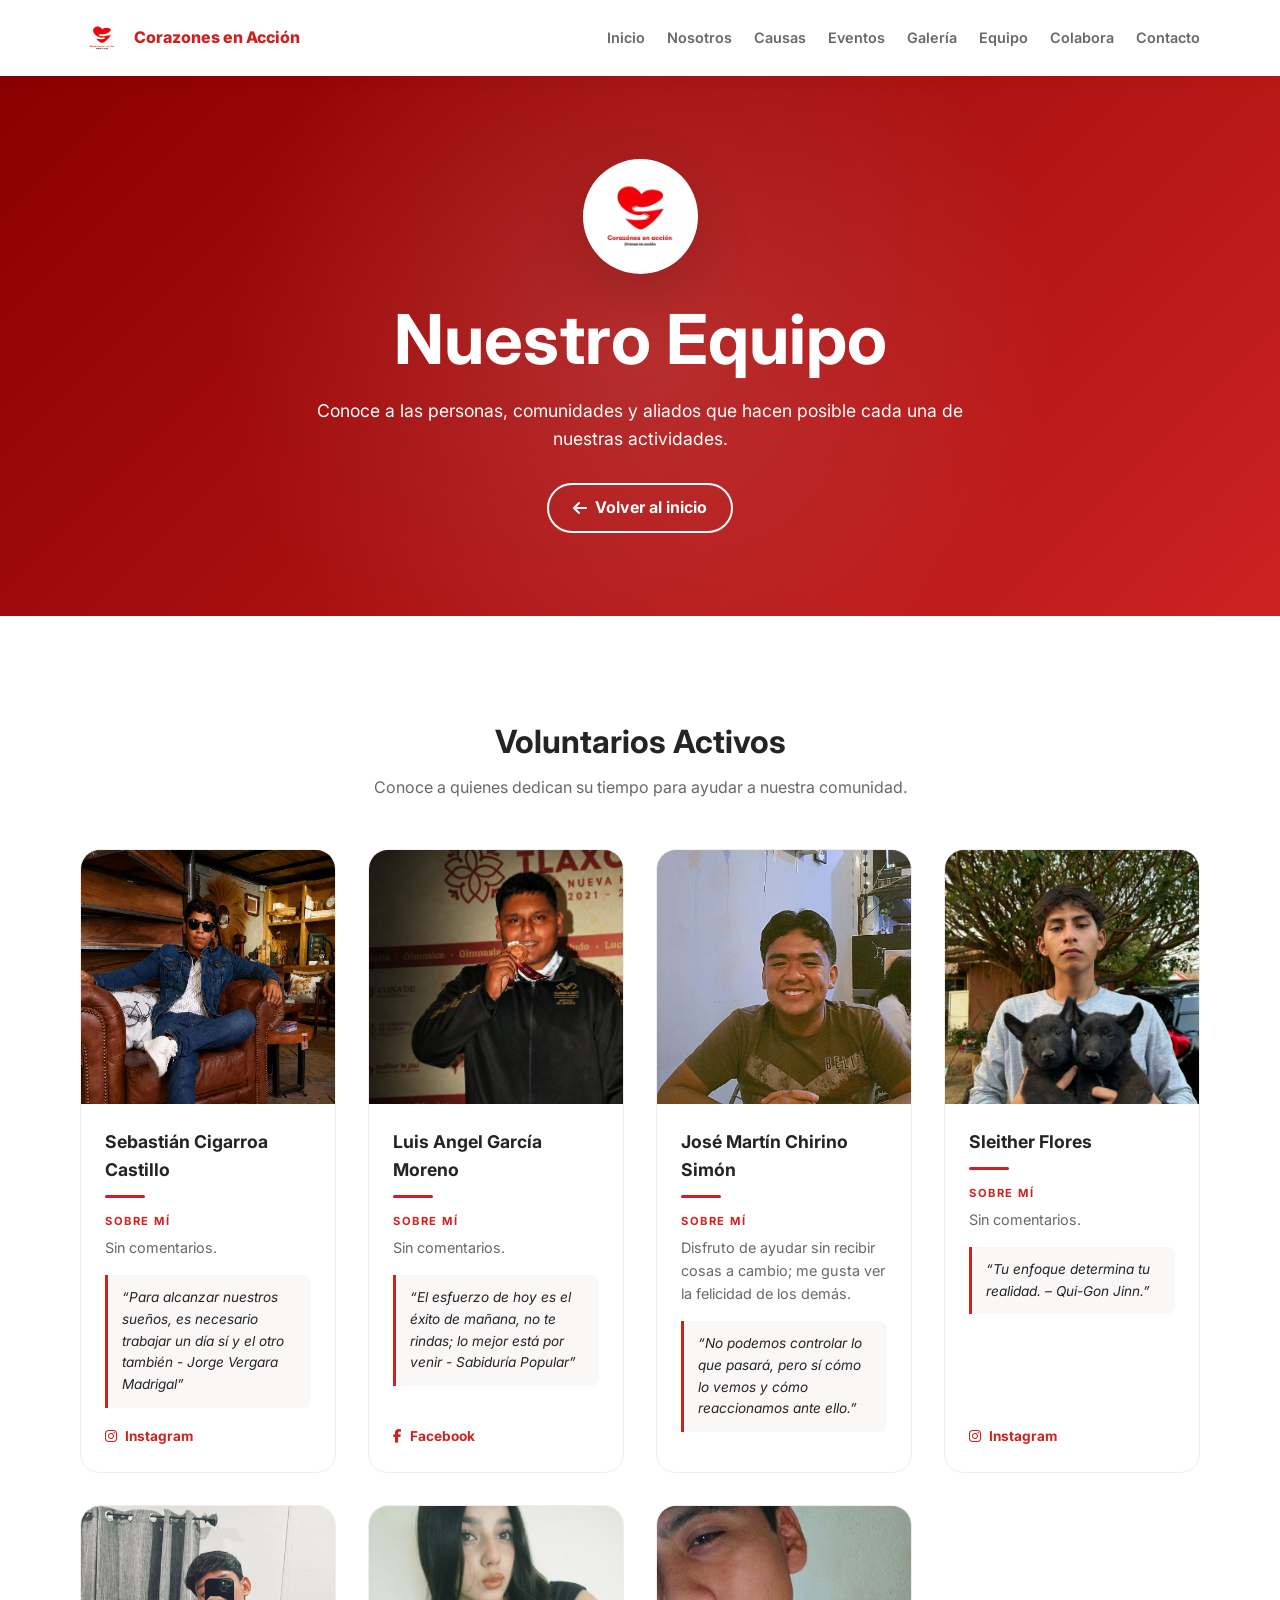
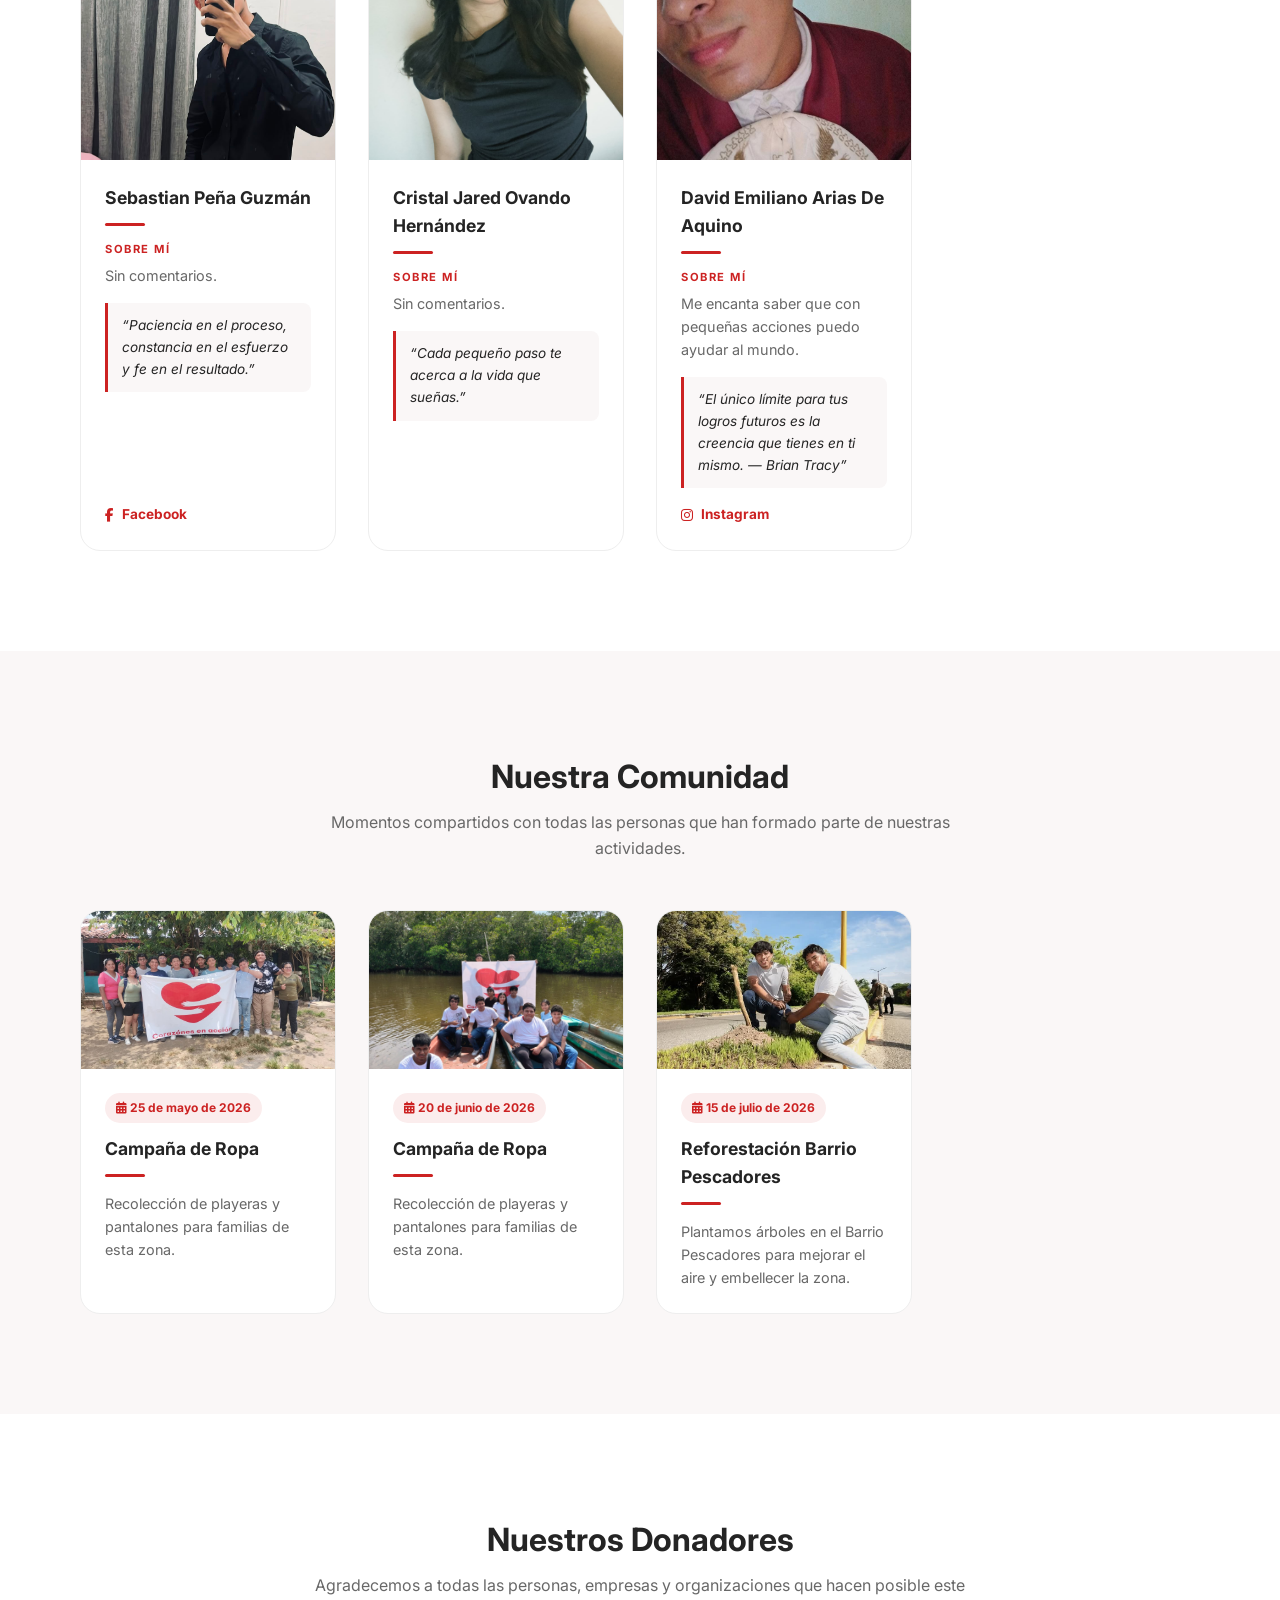
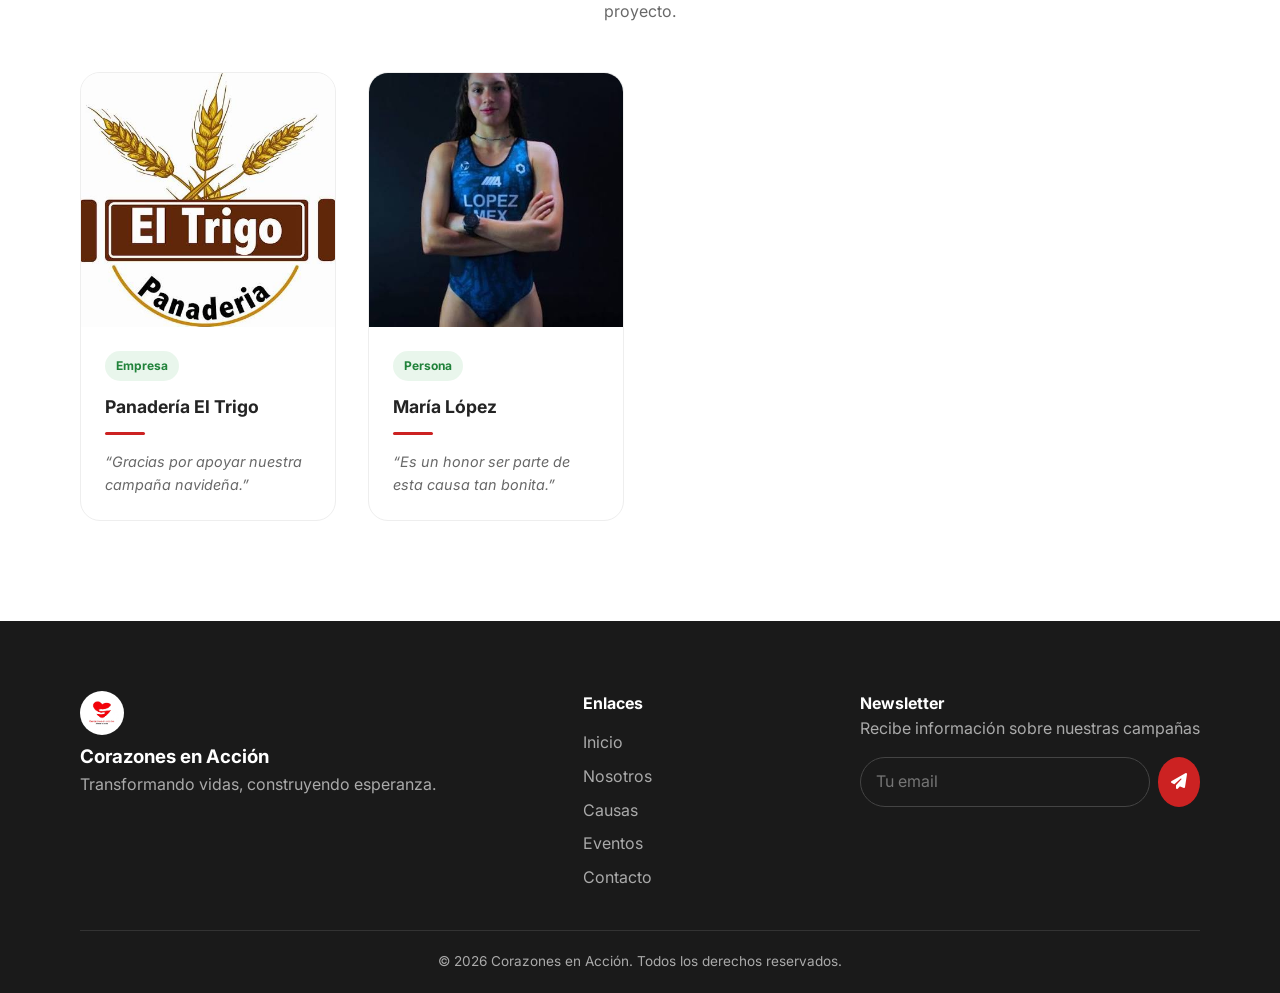
==== equipo.html @ 06a467ca "Add files via upload" ====
<!DOCTYPE html>
<html lang="es">
<head>
    <meta charset="UTF-8">
    <meta name="viewport" content="width=device-width, initial-scale=1.0">
    <title>Nuestro Equipo - Corazones en Acción</title>
    <link rel="icon" href="assets/images/logo.jpeg" type="image/jpeg">
    <meta name="description" content="Conoce a los voluntarios, comunidad y aliados de Corazones en Acción.">
    <link rel="stylesheet" href="css/styles.css">
    <link rel="stylesheet" href="css/variables.css">
    <link rel="stylesheet" href="css/animations.css">
    <link rel="stylesheet" href="css/components.css">
    <link rel="stylesheet" href="css/responsive.css">
    <link rel="stylesheet" href="css/equipo.css">
    <link rel="preconnect" href="https://fonts.googleapis.com">
    <link href="https://fonts.googleapis.com/css2?family=Inter:wght@400;500;600;700;800&display=swap" rel="stylesheet">
    <link rel="stylesheet" href="https://cdnjs.cloudflare.com/ajax/libs/font-awesome/6.5.0/css/all.min.css">
</head>
<body>
    <!-- HEADER -->
    <header class="header">
        <div class="container header__inner">
            <a href="index.html" class="header__logo">
                <img src="assets/images/logo.jpeg" alt="Corazones en Acción" class="header__logo-img" onerror="this.style.display='none'">
                <span class="header__logo-text">Corazones en Acción</span>
            </a>
            <nav class="nav" id="nav">
                <ul class="nav__list">
                    <li><a href="index.html" class="nav__link">Inicio</a></li>
                    <li><a href="index.html#nosotros" class="nav__link">Nosotros</a></li>
                    <li><a href="index.html#causas" class="nav__link">Causas</a></li>
                    <li><a href="index.html#eventos" class="nav__link">Eventos</a></li>
                    <li><a href="index.html#galeria" class="nav__link">Galería</a></li>
                    <li><a href="equipo.html" class="nav__link">Equipo</a></li>
                    <li><a href="index.html#colabora" class="nav__link">Colabora</a></li>
                    <li><a href="index.html#contacto" class="nav__link">Contacto</a></li>
                </ul>
            </nav>
            <button class="header__menu-btn" id="menuBtn" aria-label="Menú">
                <i class="fas fa-bars"></i>
            </button>
        </div>
    </header>

    <!-- HERO -->
    <section class="hero hero--short">
        <div class="hero__overlay"></div>
        <div class="container hero__content">
            <img src="assets/images/logo.jpeg" alt="Corazones en Acción" class="hero__logo" onerror="this.style.display='none'">
            <h1 class="hero__title">Nuestro Equipo</h1>
            <p class="hero__subtitle">Conoce a las personas, comunidades y aliados que hacen posible cada una de nuestras actividades.</p>
            <a href="index.html" class="btn btn--secondary">
                <i class="fas fa-arrow-left" style="margin-right:8px;"></i>Volver al inicio
            </a>
        </div>
    </section>

    <!-- VOLUNTARIOS -->
    <section class="section" id="secVoluntarios">
        <div class="container">
            <h2 class="section__title">Voluntarios Activos</h2>
            <p class="section__subtitle">Conoce a quienes dedican su tiempo para ayudar a nuestra comunidad.</p>
            <div class="eq-grid" id="gridVoluntarios"></div>
        </div>
    </section>

    <!-- COMUNIDAD -->
    <section class="section section--alt" id="secComunidad">
        <div class="container">
            <h2 class="section__title">Nuestra Comunidad</h2>
            <p class="section__subtitle">Momentos compartidos con todas las personas que han formado parte de nuestras actividades.</p>
            <div class="eq-grid" id="gridComunidad"></div>
        </div>
    </section>

    <!-- DONADORES -->
    <section class="section" id="secDonadores">
        <div class="container">
            <h2 class="section__title">Nuestros Donadores</h2>
            <p class="section__subtitle">Agradecemos a todas las personas, empresas y organizaciones que hacen posible este proyecto.</p>
            <div class="eq-grid" id="gridDonadores"></div>
        </div>
    </section>

    <!-- FOOTER -->
    <footer class="footer">
        <div class="container">
            <div class="footer__content">
                <div class="footer__brand">
                    <img src="assets/images/logo.jpeg" alt="" onerror="this.style.display='none'">
                    <h3>Corazones en Acción</h3>
                    <p>Transformando vidas, construyendo esperanza.</p>
                </div>
                <div class="footer__links">
                    <h4>Enlaces</h4>
                    <ul>
                        <li><a href="index.html#inicio">Inicio</a></li>
                        <li><a href="index.html#nosotros">Nosotros</a></li>
                        <li><a href="index.html#causas">Causas</a></li>
                        <li><a href="index.html#eventos">Eventos</a></li>
                        <li><a href="index.html#contacto">Contacto</a></li>
                    </ul>
                </div>
                <div class="footer__newsletter">
                    <h4>Newsletter</h4>
                    <p>Recibe información sobre nuestras campañas</p>
                    <form class="footer__form">
                        <input type="email" placeholder="Tu email">
                        <button type="submit"><i class="fas fa-paper-plane"></i></button>
                    </form>
                </div>
            </div>
            <div class="footer__bottom">
                <p>&copy; 2026 Corazones en Acción. Todos los derechos reservados.</p>
            </div>
        </div>
    </footer>

    <script type="module" src="js/main.js"></script>
    <script type="module" src="js/equipo.js"></script>
</body>
</html>
---- css/styles.css ----
/* Base global: el resto del estilo vive en archivos especializados. */
@import url('./variables.css');
@import url('./animations.css');
@import url('./components.css');
@import url('./responsive.css');

* { box-sizing: border-box; margin: 0; padding: 0; }
html { scroll-behavior: smooth; scroll-padding-top: var(--header-height); }
body { background: var(--color-bg); color: var(--color-text); font-family: var(--font-family); line-height: 1.6; }
img { max-width: 100%; }
a { color: inherit; text-decoration: none; }
ul { list-style: none; }
button, input { font: inherit; }
:focus-visible { outline: 3px solid var(--color-primary-light); outline-offset: 3px; }
.container { width: min(1120px, calc(100% - 40px)); margin-inline: auto; }
.no-scroll { overflow: hidden; }
[hidden] { display: none !important; }
---- css/variables.css ----
:root {
  --color-primary: #cc2222; --color-primary-dark: #8b0000; --color-primary-light: #ef5350;
  --color-text: #242424; --color-text-light: #686868; --color-white: #fff; --color-bg: #fff; --color-bg-alt: #faf7f7;
  --font-family: 'Inter', sans-serif; --header-height: 76px;
  --radius-sm: 12px; --radius-md: 20px; --radius-pill: 999px;
  --shadow-sm: 0 8px 24px rgba(0,0,0,.08); --shadow-md: 0 16px 40px rgba(0,0,0,.12); --shadow-lg: 0 20px 60px rgba(0,0,0,.14);
  --transition: .28s ease;
}
---- css/animations.css ----
@keyframes whatsappPulse { 0%,100% { box-shadow: 0 8px 25px rgba(37,211,102,.35); } 50% { box-shadow: 0 8px 32px rgba(37,211,102,.65); } }
@keyframes fadeUp { from { opacity: 0; transform: translateY(26px); } to { opacity: 1; transform: none; } }
.reveal { opacity: 0; transform: translateY(26px); transition: opacity .6s ease, transform .6s ease; }
.reveal.is-visible { opacity: 1; transform: none; }
.fade-in { animation: fadeUp .6s ease both; }
---- css/components.css ----
/* Navegación */
.header { height: var(--header-height); position: sticky; top: 0; z-index: 20; background: rgba(255,255,255,.96); box-shadow: 0 2px 15px rgba(0,0,0,.06); }
.header__inner { height: 100%; display:flex; align-items:center; justify-content:space-between; gap: 20px; }
.header__logo { display:flex; align-items:center; gap:10px; font-weight:800; color:var(--color-primary); }
.header__logo-img { width:44px; height:44px; border-radius:50%; object-fit:cover; }.nav__list { display:flex; align-items:center; gap:22px; }.nav__link { color:var(--color-text-light); font-size:.9rem; font-weight:600; }.nav__link:hover { color:var(--color-primary); }.header__menu-btn { display:none; border:0; background:transparent; color:var(--color-primary); font-size:1.35rem; cursor:pointer; }
/* Estructura y hero */
.section { padding:100px 0; }.section--alt { background:var(--color-bg-alt); }.section--donate { background:linear-gradient(135deg, var(--color-primary), var(--color-primary-dark)); }.section__title { color:var(--color-text); font-size:2rem; text-align:center; }.section__subtitle { color:var(--color-text-light); text-align:center; margin:8px auto 48px; max-width:650px; }.section__title--light,.section__subtitle--light { color:#fff; }
.hero { min-height:calc(100vh - var(--header-height)); position:relative; display:grid; place-items:center; overflow:hidden; background:linear-gradient(135deg,#8b0000,#cc2222); color:#fff; text-align:center; }.hero__overlay { position:absolute; inset:0; background:radial-gradient(circle,rgba(255,255,255,.12),transparent 60%); }.hero__content { position:relative; padding:60px 0; }.hero__logo { width:115px; height:115px; border-radius:50%; object-fit:cover; margin-bottom:20px; box-shadow:var(--shadow-lg); }.hero__title { font-size:clamp(2.5rem,6vw,4.3rem); line-height:1.1; }.hero__subtitle { max-width:720px; margin:20px auto 30px; font-size:1.1rem; }.hero__buttons { display:flex; justify-content:center; gap:14px; }
.btn { border:2px solid transparent; border-radius:var(--radius-pill); display:inline-flex; align-items:center; justify-content:center; min-height:46px; padding:10px 24px; font-weight:700; transition:var(--transition); cursor:pointer; }.btn--primary { background:var(--color-primary); color:#fff; }.btn--primary:hover { background:var(--color-primary-dark); transform:translateY(-2px); }.btn--secondary { border-color:#fff; color:#fff; }.btn--secondary:hover { background:#fff; color:var(--color-primary); }
/* Nosotros, causas y eventos */
.about { display:grid; grid-template-columns:1fr 1fr; align-items:center; gap:80px; }.about h3 { margin:22px 0 8px; font-size:1.3rem; }.about p { color:var(--color-text-light); }.about__stats { display:grid; grid-template-columns:repeat(3,1fr); gap:14px; margin-top:30px; }.stat { border:1px solid #eee; border-radius:var(--radius-sm); padding:18px 8px; text-align:center; }.stat__number { display:block; color:var(--color-primary); font-weight:800; font-size:2rem; }.stat__label { color:var(--color-text-light); font-size:.8rem; }.about__image img { border-radius:var(--radius-md); box-shadow:var(--shadow-lg); }
.cards,.donate-options { display:grid; grid-template-columns:repeat(auto-fit,minmax(230px,1fr)); gap:20px; }.card,.donate-card { border-radius:var(--radius-md); padding:38px 28px; text-align:center; transition:var(--transition); }.card { background:#fff; border:1px solid #eee; }.card:hover,.event-card:hover { border-color:var(--color-primary); transform:translateY(-6px); box-shadow:var(--shadow-md); }.card__icon,.donate-card__icon { color:var(--color-primary); font-size:2.5rem; margin-bottom:20px; }.card__title { margin-bottom:10px; }.card__text,.event-card__desc { color:var(--color-text-light); }.donate-card { background:rgba(255,255,255,.1); border:1px solid rgba(255,255,255,.22); color:#fff; }.donate-card__icon { color:#fff; }
.events { display:grid; grid-template-columns:repeat(auto-fit,minmax(300px,1fr)); gap:24px; }.event-card { border:1px solid #eee; border-radius:var(--radius-md); overflow:hidden; background:#fff; transition:var(--transition); }.event-card__date { padding:18px; background:var(--color-primary); color:#fff; text-align:center; }.event-card__day { display:block; font-size:2rem; font-weight:800; line-height:1; }.event-card__month { font-size:.8rem; letter-spacing:1px; }.event-card__body { padding:24px; }.event-card__title { margin-bottom:8px; }.event-card__desc { margin-bottom:18px; }.event-card__meta { display:flex; flex-wrap:wrap; gap:12px; color:var(--color-text-light); font-size:.85rem; }.event-card__meta i { color:var(--color-primary); margin-right:5px; }
/* Galería, contacto y pie */
.gallery { display:grid; grid-template-columns:repeat(auto-fill,minmax(250px,1fr)); gap:20px; }.gallery__item { border-radius:var(--radius-sm); overflow:hidden; position:relative; aspect-ratio:4/3; box-shadow:var(--shadow-sm); }.gallery__item img { width:100%; height:100%; object-fit:cover; transition:transform .45s ease; }.gallery__item:hover img { transform:scale(1.06); }.gallery__item-overlay { position:absolute; inset:0; display:flex; align-items:end; padding:20px; color:#fff; background:linear-gradient(transparent,rgba(0,0,0,.7)); opacity:0; transition:var(--transition); }.gallery__item:hover .gallery__item-overlay { opacity:1; }
.contact { display:grid; grid-template-columns:1fr 1fr; gap:60px; align-items:center; }.contact__info { display:grid; gap:22px; }.contact__item { display:flex; gap:16px; }.contact__item>i { color:var(--color-primary); font-size:1.3rem; width:25px; margin-top:3px; }.contact__item p { color:var(--color-text-light); }.contact__social-icons { display:flex; gap:10px; margin-top:8px; }.contact__social-link { display:grid; place-items:center; height:40px; width:40px; border:1px solid #eee; border-radius:50%; color:var(--color-primary); }.contact__social-link:hover { background:var(--color-primary); color:#fff; }.contact__illustration { padding:40px 28px; border:1px solid #eee; background:var(--color-bg-alt); border-radius:var(--radius-md); text-align:center; }.contact__illustration>i { font-size:3.4rem; color:var(--color-primary); margin-bottom:18px; }.contact__illustration p { color:var(--color-text-light); margin:15px 0 24px; }.contact__buttons { display:flex; flex-wrap:wrap; justify-content:center; gap:12px; }.btn--dark { color:var(--color-text); border-color:var(--color-text); }
.contact__map { margin-top:40px; }.map-card { overflow:hidden; border-radius:var(--radius-md); box-shadow:var(--shadow-md); background:#fff; }.map-card__frame { display:block; width:100%; min-height:360px; border:0; }.map-card__link { display:block; padding:13px 18px; color:var(--color-primary); font-weight:700; text-align:right; }.event-map { margin-top:20px; box-shadow:var(--shadow-sm); }.event-map .map-card__frame { min-height:200px; }.event-map .map-card__link { font-size:.85rem; }
.footer { background:#1a1a1a; color:#aaa; padding:70px 0 0; }.footer__content { display:grid; grid-template-columns:2fr 1fr 1.5fr; gap:50px; padding-bottom:40px; }.footer h3,.footer h4 { color:#fff; }.footer__brand img { height:44px; border-radius:50%; }.footer__links ul { display:grid; gap:8px; margin-top:14px; }.footer__form { display:flex; gap:8px; margin-top:15px; }.footer__form input { min-width:0; flex:1; padding:11px 15px; border:1px solid #444; border-radius:var(--radius-pill); background:transparent; color:#fff; }.footer__form button { width:42px; border:0; border-radius:50%; background:var(--color-primary); color:#fff; }.footer__bottom { border-top:1px solid #333; text-align:center; padding:20px; font-size:.85rem; }
/* Utilidades y accesibilidad */
.empty-state { grid-column:1/-1; color:var(--color-text-light); text-align:center; }.modal-overlay { display:none; }.whatsapp-float { position:fixed; right:24px; bottom:24px; z-index:30; display:flex; gap:9px; align-items:center; padding:13px 17px; background:#25d366; color:#fff; border-radius:var(--radius-pill); font-weight:700; box-shadow:0 8px 25px rgba(37,211,102,.4); animation:whatsappPulse 2.4s infinite; transition:opacity var(--transition),transform var(--transition); }.whatsapp-float i { font-size:1.5rem; }.whatsapp-float--hidden { opacity:0; transform:translateY(16px); pointer-events:none; }
---- css/responsive.css ----
@media (max-width: 768px) { .header__menu-btn { display:block; }.nav { position:absolute; top:var(--header-height); left:0; right:0; padding:16px 20px; background:#fff; box-shadow:var(--shadow-sm); transform:translateY(-120%); opacity:0; pointer-events:none; transition:var(--transition); }.nav--open { transform:translateY(0); opacity:1; pointer-events:auto; }.nav__list { flex-direction:column; align-items:stretch; gap:2px; }.nav__link { display:block; padding:10px; }.about,.contact { grid-template-columns:1fr; gap:42px; }.section { padding:70px 0; }.footer__content { grid-template-columns:1fr; gap:30px; }.map-card__frame { min-height:300px; } }
@media (max-width: 520px) { .container { width:min(100% - 28px,1120px); }.section__title { font-size:1.7rem; }.hero__buttons { flex-direction:column; align-items:center; }.hero__buttons .btn { min-width:250px; }.about__stats { grid-template-columns:1fr; }.whatsapp-float span { display:none; }.whatsapp-float { right:16px; bottom:16px; width:54px; height:54px; padding:0; justify-content:center; }.contact__buttons { flex-direction:column; }.map-card__frame { min-height:240px; } }
@media (max-width: 1024px) { .eq-grid { grid-template-columns:repeat(2,1fr); } }
@media (max-width: 520px) { .eq-grid { grid-template-columns:1fr; gap:20px; } }
---- css/equipo.css ----
/* Componentes exclusivos de las páginas de equipo. */
.hero--short { min-height:60vh; }
.eq-grid { display:grid; grid-template-columns:repeat(4,1fr); gap:32px; }
.eq-card { background:#fff; border:1px solid #eee; border-radius:var(--radius-md); overflow:hidden; display:flex; flex-direction:column; transition:var(--transition); }
.eq-card:hover { border-color:var(--color-primary); box-shadow:0 20px 50px rgba(204,34,34,.1); transform:translateY(-8px); }
.eq-card__photo { width:100%; aspect-ratio:1; display:block; object-fit:cover; }.eq-card--comunidad .eq-card__photo { aspect-ratio:16/10; }
.eq-card__body { padding:24px; display:flex; flex:1; flex-direction:column; }.eq-card__name { margin-bottom:11px; font-size:1.1rem; }.eq-card__divider { width:40px; height:3px; margin-bottom:15px; background:var(--color-primary); border-radius:2px; }.eq-card__label { margin-bottom:5px; color:var(--color-primary); font-size:.7rem; font-weight:700; letter-spacing:1.5px; text-transform:uppercase; }.eq-card__text { color:var(--color-text-light); font-size:.9rem; }.eq-card__text--italic { font-style:italic; }.eq-card__quote { margin:16px 0; padding:12px 14px; background:var(--color-bg-alt); border-left:3px solid var(--color-primary); border-radius:0 8px 8px 0; }.eq-card__quote p { font-size:.85rem; font-style:italic; }.eq-card__social { display:inline-flex; gap:8px; align-items:center; width:max-content; margin-top:auto; color:var(--color-primary); font-size:.85rem; font-weight:700; }.eq-card__badge { width:max-content; margin-bottom:12px; padding:5px 11px; border-radius:var(--radius-pill); background:rgba(204,34,34,.08); color:var(--color-primary); font-size:.75rem; font-weight:700; }.eq-card__badge--tipo { background:rgba(40,167,69,.1); color:#20823a; }.vol-viewall-wrapper { margin-top:36px; text-align:center; }
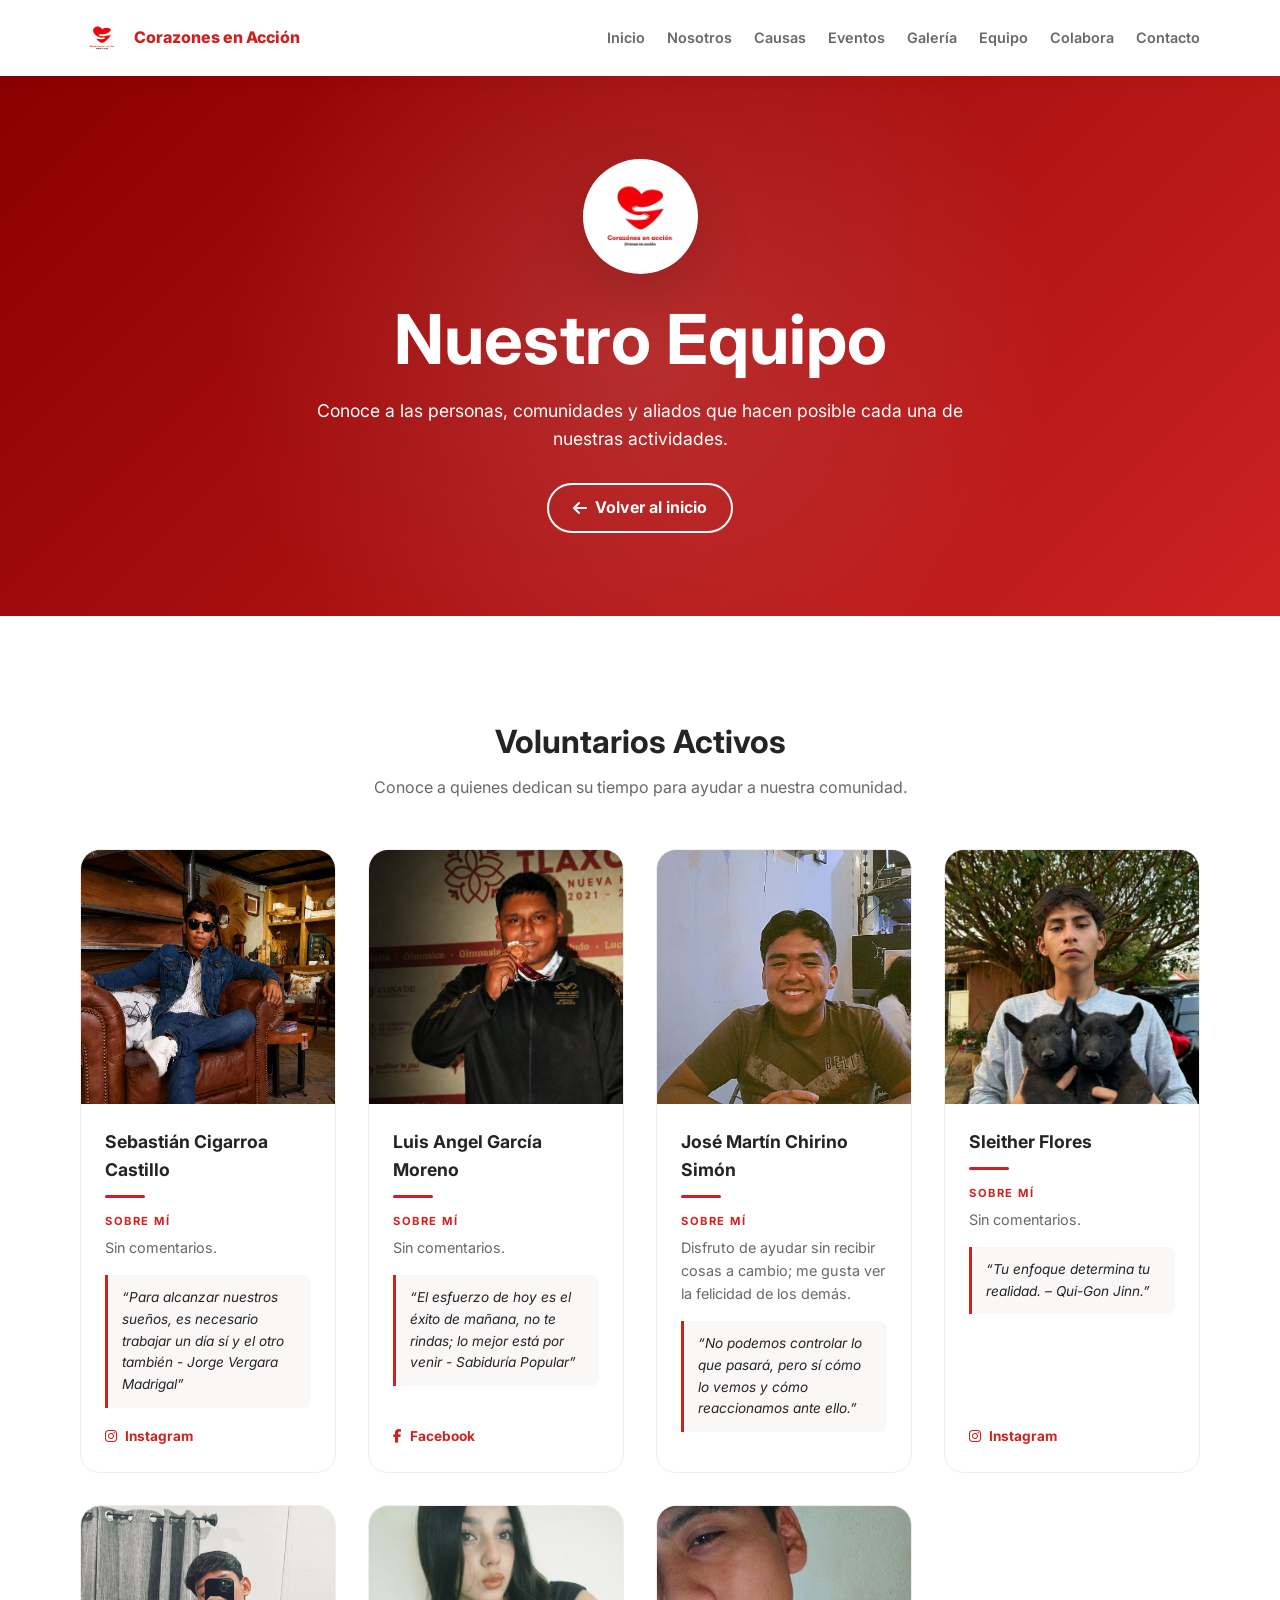
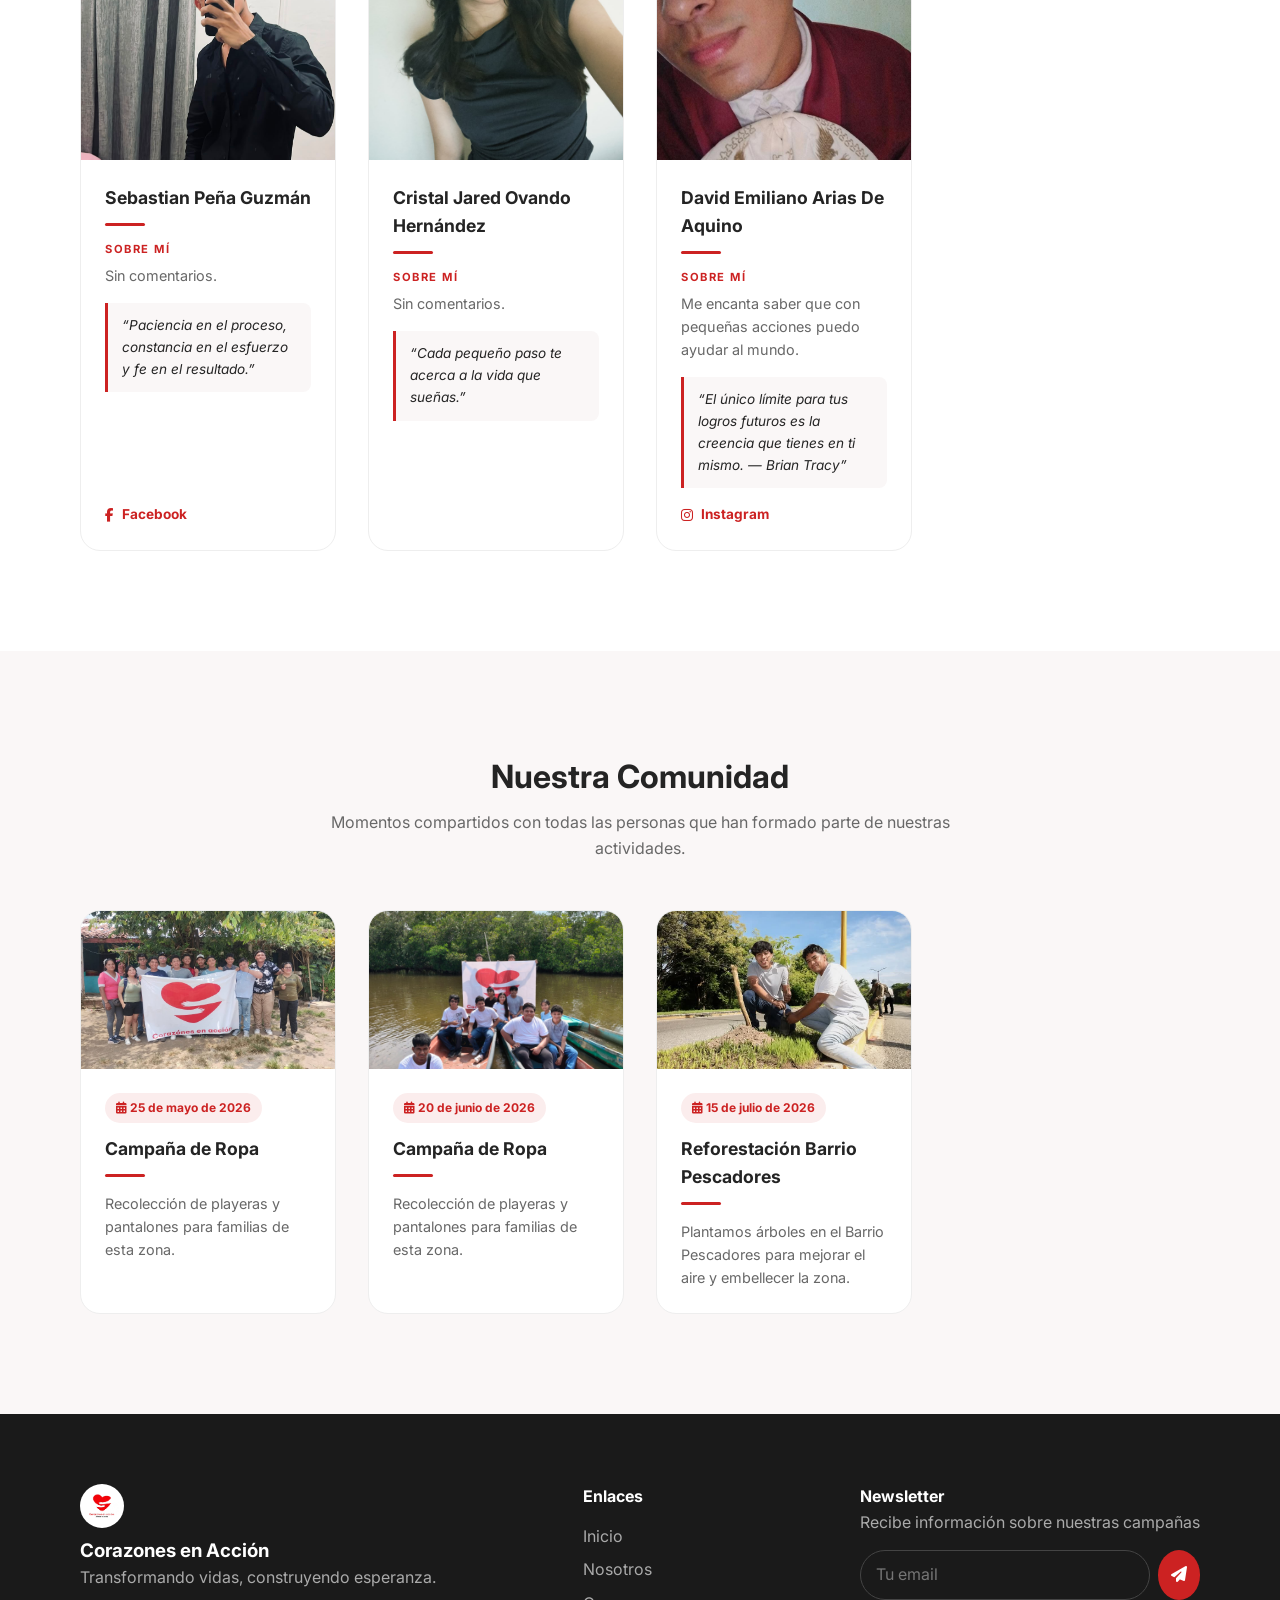
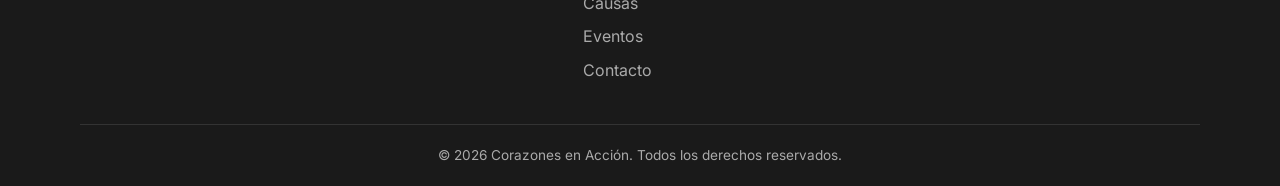
==== commit 4deb06a9: "Add files via upload" ====
--- a/equipo.html
+++ b/equipo.html
@@ -82,6 +82,16 @@
         </div>
     </section>
 
+    <!-- Modal reutilizable para los perfiles de voluntariado en móvil -->
+    <div class="vol-profile-modal" id="volModalOverlay" role="dialog" aria-modal="true" aria-label="Perfil del voluntario" aria-hidden="true">
+        <div class="vol-profile-modal__dialog" id="volModal" role="document">
+            <button class="vol-profile-modal__close" id="volModalClose" type="button" aria-label="Cerrar perfil">
+                <i class="fas fa-times" aria-hidden="true"></i>
+            </button>
+            <div class="vol-profile-modal__content" id="volModalContent"></div>
+        </div>
+    </div>
+
     <!-- FOOTER -->
     <footer class="footer">
         <div class="container">
--- a/css/equipo.css
+++ b/css/equipo.css
@@ -5,3 +5,45 @@
 .eq-card:hover { border-color:var(--color-primary); box-shadow:0 20px 50px rgba(204,34,34,.1); transform:translateY(-8px); }
 .eq-card__photo { width:100%; aspect-ratio:1; display:block; object-fit:cover; }.eq-card--comunidad .eq-card__photo { aspect-ratio:16/10; }
 .eq-card__body { padding:24px; display:flex; flex:1; flex-direction:column; }.eq-card__name { margin-bottom:11px; font-size:1.1rem; }.eq-card__divider { width:40px; height:3px; margin-bottom:15px; background:var(--color-primary); border-radius:2px; }.eq-card__label { margin-bottom:5px; color:var(--color-primary); font-size:.7rem; font-weight:700; letter-spacing:1.5px; text-transform:uppercase; }.eq-card__text { color:var(--color-text-light); font-size:.9rem; }.eq-card__text--italic { font-style:italic; }.eq-card__quote { margin:16px 0; padding:12px 14px; background:var(--color-bg-alt); border-left:3px solid var(--color-primary); border-radius:0 8px 8px 0; }.eq-card__quote p { font-size:.85rem; font-style:italic; }.eq-card__social { display:inline-flex; gap:8px; align-items:center; width:max-content; margin-top:auto; color:var(--color-primary); font-size:.85rem; font-weight:700; }.eq-card__badge { width:max-content; margin-bottom:12px; padding:5px 11px; border-radius:var(--radius-pill); background:rgba(204,34,34,.08); color:var(--color-primary); font-size:.75rem; font-weight:700; }.eq-card__badge--tipo { background:rgba(40,167,69,.1); color:#20823a; }.vol-viewall-wrapper { margin-top:36px; text-align:center; }
+.eq-card__profile-trigger { display:none; }
+
+/* Modal reutilizable de perfiles. Solo se abre desde las tarjetas móviles. */
+.vol-profile-modal { position:fixed; z-index:100; inset:0; display:flex; align-items:center; justify-content:center; padding:20px; background:rgba(33, 15, 15, .58); opacity:0; visibility:hidden; pointer-events:none; transition:opacity .25s ease, visibility .25s ease; }
+.vol-profile-modal--open { opacity:1; visibility:visible; pointer-events:auto; }
+.vol-profile-modal__dialog { position:relative; width:min(100%, 530px); max-height:min(720px, calc(100vh - 40px)); overflow:auto; padding:32px; border-radius:var(--radius-md); background:#fff; box-shadow:0 24px 70px rgba(61, 10, 10, .32); transform:translateY(16px) scale(.97); transition:transform .28s ease; }
+.vol-profile-modal--open .vol-profile-modal__dialog { transform:translateY(0) scale(1); }
+.vol-profile-modal__close { position:absolute; z-index:1; top:14px; right:14px; display:grid; width:42px; height:42px; place-items:center; border:0; border-radius:50%; background:rgba(255,255,255,.92); color:var(--color-primary); box-shadow:var(--shadow-sm); cursor:pointer; }
+.vol-profile-modal__photo { width:100%; max-height:330px; border-radius:14px; object-fit:cover; }
+.vol-profile-modal__name { margin:24px 0 10px; color:var(--color-text); font-size:1.55rem; line-height:1.25; }
+.vol-profile-modal__text { color:var(--color-text-light); }
+.vol-profile-modal__quote { margin:18px 0; padding:14px 16px; border-left:3px solid var(--color-primary); border-radius:0 10px 10px 0; background:var(--color-bg-alt); color:var(--color-text); font-style:italic; }
+.vol-profile-modal__social { display:inline-flex; gap:9px; align-items:center; color:var(--color-primary); font-weight:700; }
+
+/* Estas reglas van aquí porque equipo.css se carga después de responsive.css. */
+@media (max-width:1024px) {
+  .eq-grid { grid-template-columns:repeat(2, minmax(0, 1fr)); }
+}
+
+@media (max-width:768px) {
+  .eq-card--voluntario { display:grid; grid-template-columns:104px minmax(0, 1fr); min-height:112px; cursor:pointer; }
+  .eq-card--voluntario:hover { border-color:#eee; box-shadow:none; transform:none; }
+  .eq-card--voluntario .eq-card__photo { height:100%; aspect-ratio:auto; }
+  .eq-card--voluntario .eq-card__body { justify-content:center; padding:16px; }
+  .eq-card--voluntario .eq-card__name { margin:0 0 10px; font-size:1rem; line-height:1.3; }
+  .eq-card--voluntario .eq-card__divider,
+  .eq-card--voluntario .eq-card__label,
+  .eq-card--voluntario .eq-card__text,
+  .eq-card--voluntario .eq-card__quote,
+  .eq-card--voluntario .eq-card__social { display:none; }
+  .eq-card--voluntario .eq-card__profile-trigger { display:inline-flex; gap:8px; align-items:center; width:max-content; padding:0; border:0; background:transparent; color:var(--color-primary); font-size:.85rem; font-weight:700; cursor:pointer; }
+  #eqHomeGrid { gap:16px; }
+  #eqHomeGrid { grid-template-columns:repeat(2, minmax(0, 1fr)); }
+  #eqHomeGrid .eq-card__body { display:none; }
+  .vol-viewall-wrapper { margin-top:28px; }
+}
+
+@media (max-width:520px) {
+  .vol-profile-modal { padding:14px; }
+  .vol-profile-modal__dialog { max-height:calc(100vh - 28px); padding:24px; }
+  .vol-profile-modal__photo { max-height:280px; }
+}
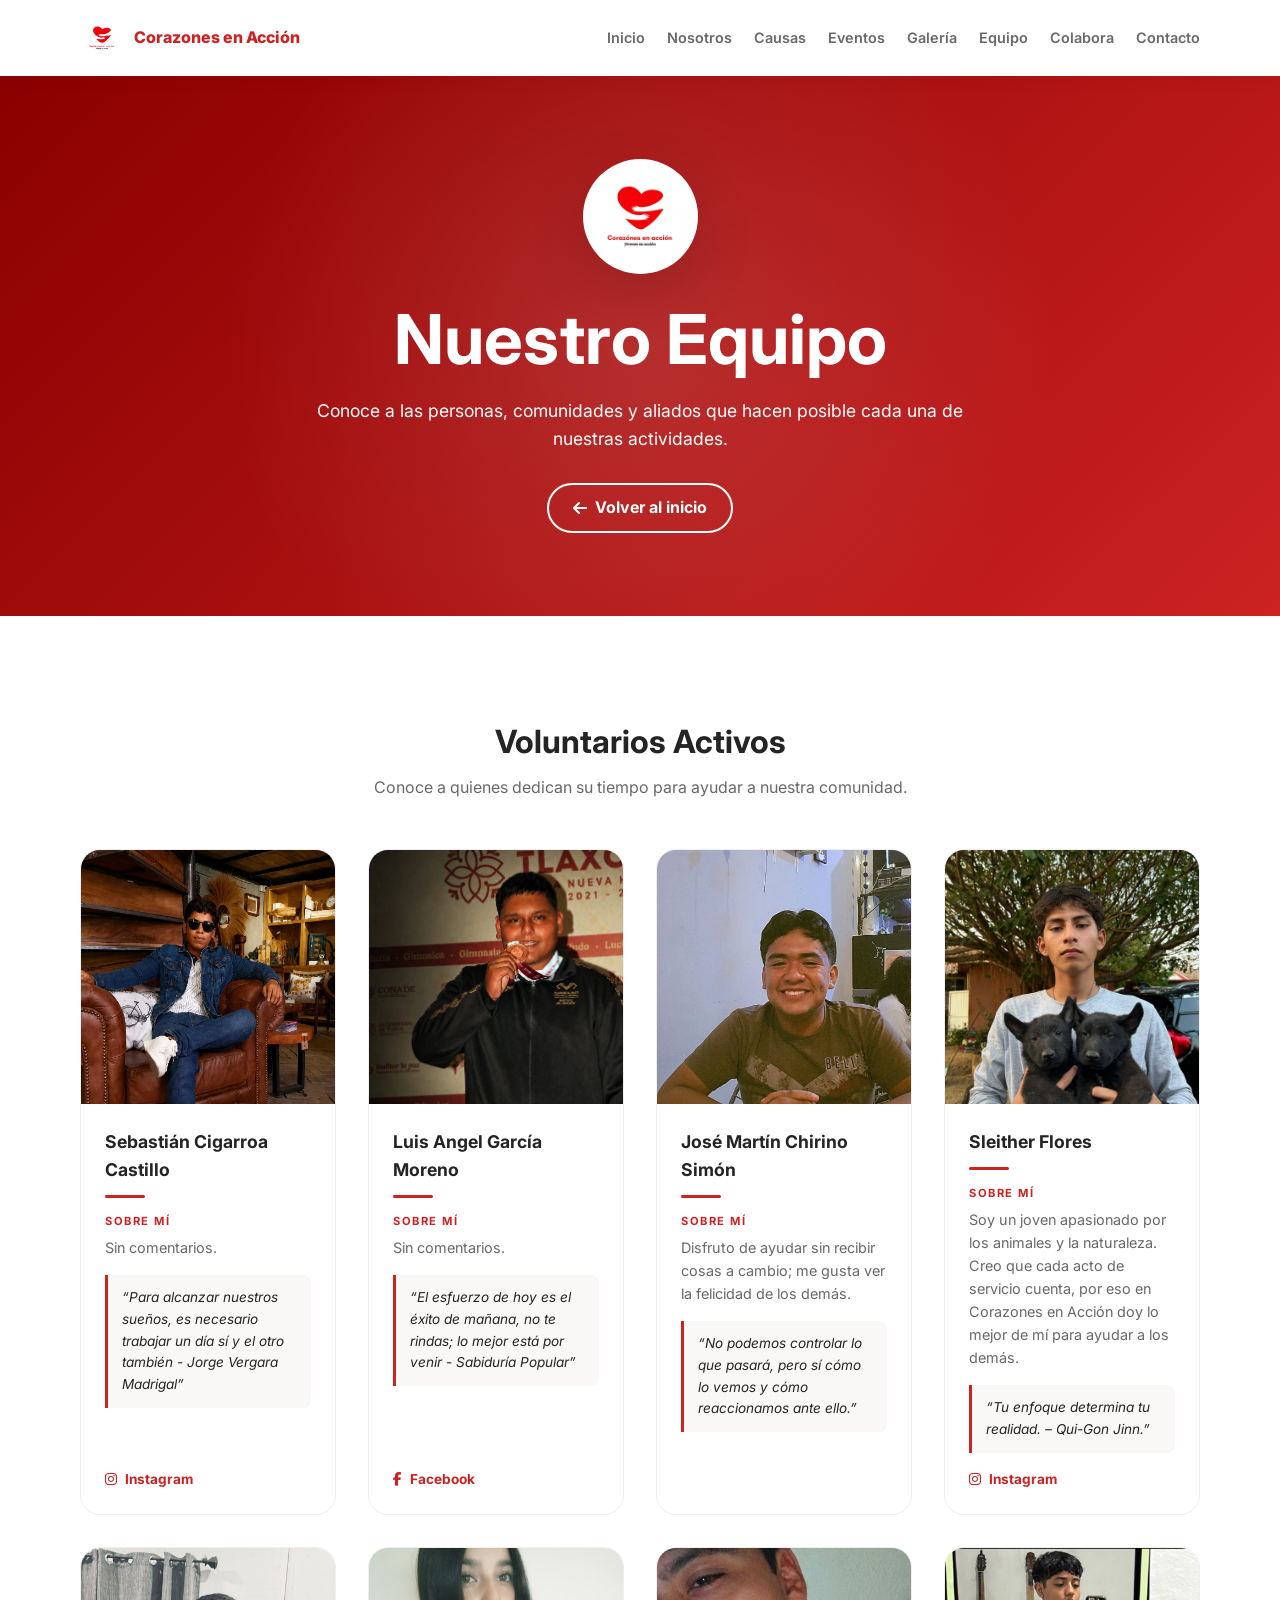
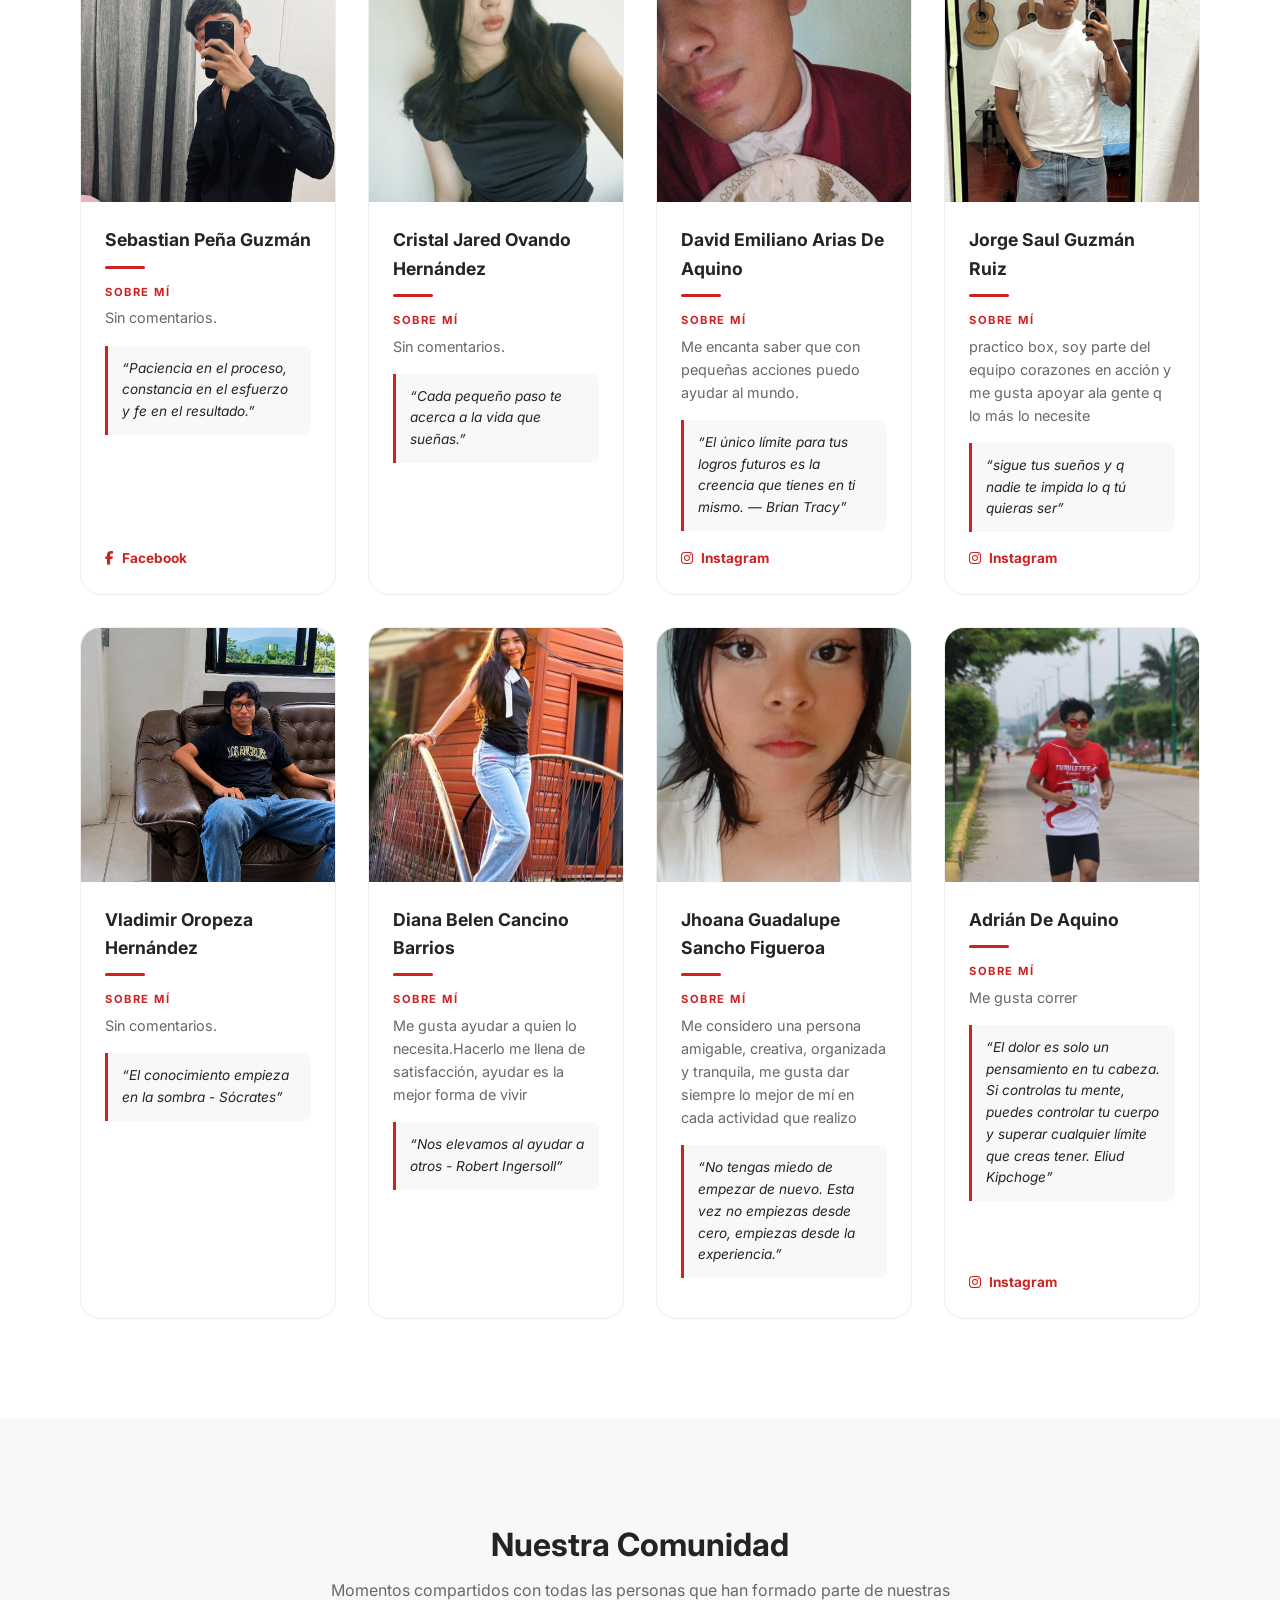
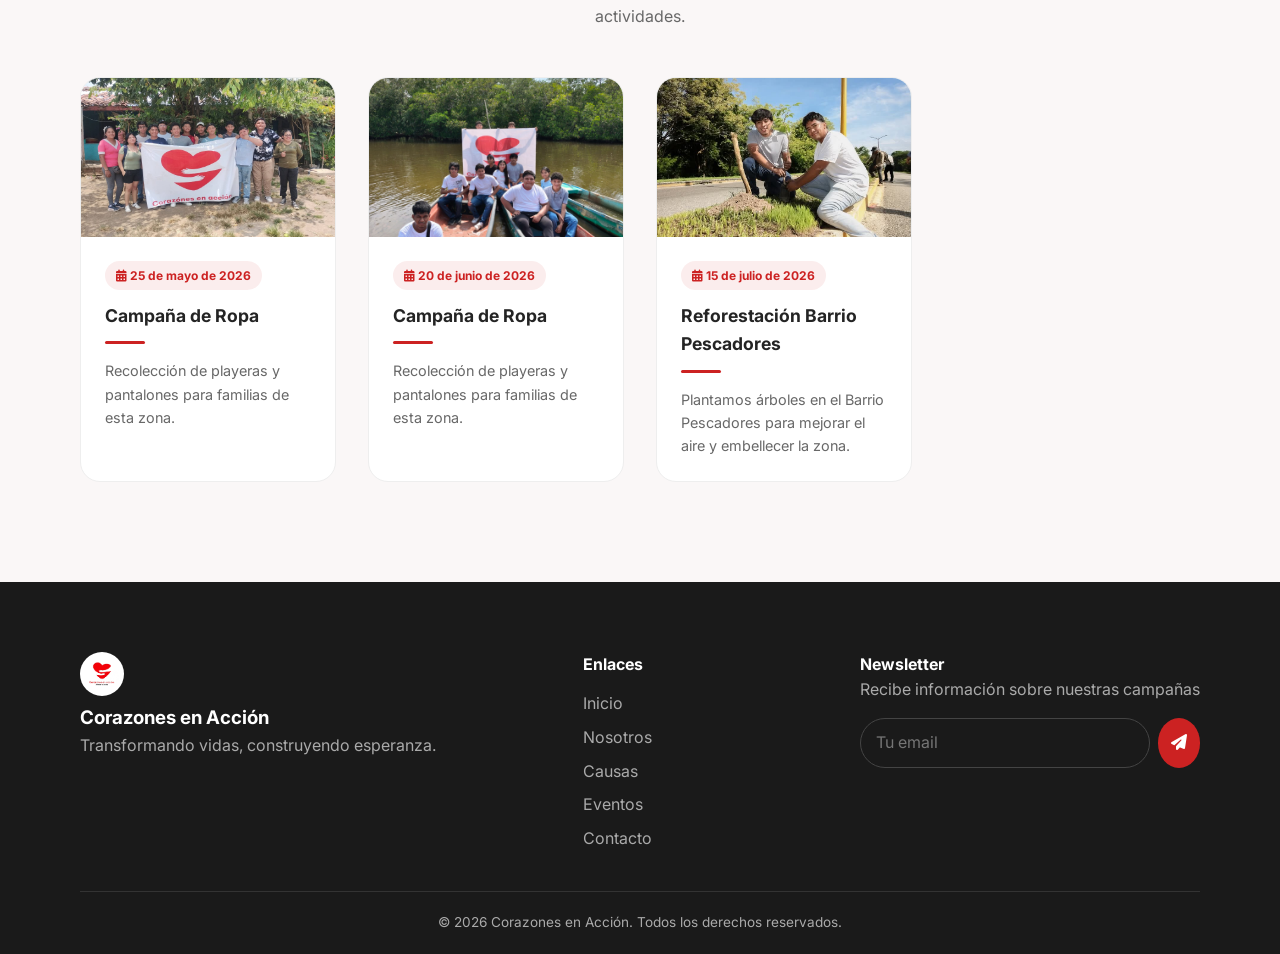
==== commit 224f2fb1: "Add files via upload" ====
--- a/equipo.html
+++ b/equipo.html
@@ -110,6 +110,7 @@
                         <li><a href="index.html#eventos">Eventos</a></li>
                         <li><a href="index.html#contacto">Contacto</a></li>
                     </ul>
+                
                 </div>
                 <div class="footer__newsletter">
                     <h4>Newsletter</h4>
--- a/css/components.css
+++ b/css/components.css
@@ -17,4 +17,4 @@
 .contact__map { margin-top:40px; }.map-card { overflow:hidden; border-radius:var(--radius-md); box-shadow:var(--shadow-md); background:#fff; }.map-card__frame { display:block; width:100%; min-height:360px; border:0; }.map-card__link { display:block; padding:13px 18px; color:var(--color-primary); font-weight:700; text-align:right; }.event-map { margin-top:20px; box-shadow:var(--shadow-sm); }.event-map .map-card__frame { min-height:200px; }.event-map .map-card__link { font-size:.85rem; }
 .footer { background:#1a1a1a; color:#aaa; padding:70px 0 0; }.footer__content { display:grid; grid-template-columns:2fr 1fr 1.5fr; gap:50px; padding-bottom:40px; }.footer h3,.footer h4 { color:#fff; }.footer__brand img { height:44px; border-radius:50%; }.footer__links ul { display:grid; gap:8px; margin-top:14px; }.footer__form { display:flex; gap:8px; margin-top:15px; }.footer__form input { min-width:0; flex:1; padding:11px 15px; border:1px solid #444; border-radius:var(--radius-pill); background:transparent; color:#fff; }.footer__form button { width:42px; border:0; border-radius:50%; background:var(--color-primary); color:#fff; }.footer__bottom { border-top:1px solid #333; text-align:center; padding:20px; font-size:.85rem; }
 /* Utilidades y accesibilidad */
-.empty-state { grid-column:1/-1; color:var(--color-text-light); text-align:center; }.modal-overlay { display:none; }.whatsapp-float { position:fixed; right:24px; bottom:24px; z-index:30; display:flex; gap:9px; align-items:center; padding:13px 17px; background:#25d366; color:#fff; border-radius:var(--radius-pill); font-weight:700; box-shadow:0 8px 25px rgba(37,211,102,.4); animation:whatsappPulse 2.4s infinite; transition:opacity var(--transition),transform var(--transition); }.whatsapp-float i { font-size:1.5rem; }.whatsapp-float--hidden { opacity:0; transform:translateY(16px); pointer-events:none; }
+.empty-state { grid-column:1/-1; color:var(--color-text-light); text-align:center; }.modal-overlay { display:none; }.donate-card--action { border:0; color:#fff; cursor:pointer; font:inherit; text-align:center; }.donate-card--action:hover { transform:translateY(-6px); background:rgba(255,255,255,.18); box-shadow:var(--shadow-md); }.donate-card__action { display:inline-flex; gap:8px; align-items:center; margin-top:20px; font-size:.85rem; font-weight:700; }.donate-card--disabled { cursor:not-allowed; opacity:.55; }.donate-card--disabled:hover { transform:none; background:rgba(255,255,255,.1); box-shadow:none; }.donation-modal { position:fixed; z-index:100; inset:0; display:flex; align-items:center; justify-content:center; padding:20px; background:rgba(33,15,15,.58); opacity:0; visibility:hidden; pointer-events:none; transition:opacity .25s ease, visibility .25s ease; }.donation-modal--open { opacity:1; visibility:visible; pointer-events:auto; }.donation-modal__dialog { position:relative; width:min(100%, 510px); max-height:calc(100vh - 40px); overflow:auto; padding:34px; border-radius:var(--radius-md); background:#fff; box-shadow:0 24px 70px rgba(61,10,10,.32); transform:translateY(16px) scale(.97); transition:transform .28s ease; }.donation-modal--open .donation-modal__dialog { transform:translateY(0) scale(1); }.donation-modal__close { position:absolute; top:14px; right:14px; display:grid; width:42px; height:42px; place-items:center; border:0; border-radius:50%; background:var(--color-bg-alt); color:var(--color-primary); cursor:pointer; }.donation-modal__icon { color:var(--color-primary); font-size:2rem; }.donation-modal__dialog h2 { margin:12px 0 4px; }.donation-modal__intro,.donation-modal__instructions { color:var(--color-text-light); }.donation-modal__detail { display:grid; gap:2px; margin-top:15px; padding:12px 14px; border-radius:10px; background:var(--color-bg-alt); }.donation-modal__detail strong { color:var(--color-primary); font-size:.8rem; text-transform:uppercase; letter-spacing:.04em; }.donation-modal__instructions { margin-top:18px; font-size:.9rem; }.whatsapp-float { position:fixed; right:24px; bottom:24px; z-index:30; display:flex; gap:9px; align-items:center; padding:13px 17px; background:#25d366; color:#fff; border-radius:var(--radius-pill); font-weight:700; box-shadow:0 8px 25px rgba(37,211,102,.4); animation:whatsappPulse 2.4s infinite; transition:opacity var(--transition),transform var(--transition); }.whatsapp-float i { font-size:1.5rem; }.whatsapp-float--hidden { opacity:0; transform:translateY(16px); pointer-events:none; }
--- a/css/equipo.css
+++ b/css/equipo.css
@@ -6,6 +6,7 @@
 .eq-card__photo { width:100%; aspect-ratio:1; display:block; object-fit:cover; }.eq-card--comunidad .eq-card__photo { aspect-ratio:16/10; }
 .eq-card__body { padding:24px; display:flex; flex:1; flex-direction:column; }.eq-card__name { margin-bottom:11px; font-size:1.1rem; }.eq-card__divider { width:40px; height:3px; margin-bottom:15px; background:var(--color-primary); border-radius:2px; }.eq-card__label { margin-bottom:5px; color:var(--color-primary); font-size:.7rem; font-weight:700; letter-spacing:1.5px; text-transform:uppercase; }.eq-card__text { color:var(--color-text-light); font-size:.9rem; }.eq-card__text--italic { font-style:italic; }.eq-card__quote { margin:16px 0; padding:12px 14px; background:var(--color-bg-alt); border-left:3px solid var(--color-primary); border-radius:0 8px 8px 0; }.eq-card__quote p { font-size:.85rem; font-style:italic; }.eq-card__social { display:inline-flex; gap:8px; align-items:center; width:max-content; margin-top:auto; color:var(--color-primary); font-size:.85rem; font-weight:700; }.eq-card__badge { width:max-content; margin-bottom:12px; padding:5px 11px; border-radius:var(--radius-pill); background:rgba(204,34,34,.08); color:var(--color-primary); font-size:.75rem; font-weight:700; }.eq-card__badge--tipo { background:rgba(40,167,69,.1); color:#20823a; }.vol-viewall-wrapper { margin-top:36px; text-align:center; }
 .eq-card__profile-trigger { display:none; }
+.eq-card__name-mobile { display:none; }
 
 /* Modal reutilizable de perfiles. Solo se abre desde las tarjetas móviles. */
 .vol-profile-modal { position:fixed; z-index:100; inset:0; display:flex; align-items:center; justify-content:center; padding:20px; background:rgba(33, 15, 15, .58); opacity:0; visibility:hidden; pointer-events:none; transition:opacity .25s ease, visibility .25s ease; }
@@ -13,7 +14,7 @@
 .vol-profile-modal__dialog { position:relative; width:min(100%, 530px); max-height:min(720px, calc(100vh - 40px)); overflow:auto; padding:32px; border-radius:var(--radius-md); background:#fff; box-shadow:0 24px 70px rgba(61, 10, 10, .32); transform:translateY(16px) scale(.97); transition:transform .28s ease; }
 .vol-profile-modal--open .vol-profile-modal__dialog { transform:translateY(0) scale(1); }
 .vol-profile-modal__close { position:absolute; z-index:1; top:14px; right:14px; display:grid; width:42px; height:42px; place-items:center; border:0; border-radius:50%; background:rgba(255,255,255,.92); color:var(--color-primary); box-shadow:var(--shadow-sm); cursor:pointer; }
-.vol-profile-modal__photo { width:100%; max-height:330px; border-radius:14px; object-fit:cover; }
+.vol-profile-modal__photo { display:block; width:100%; max-height:min(58vh, 520px); border-radius:14px; background:var(--color-bg-alt); object-fit:contain; }
 .vol-profile-modal__name { margin:24px 0 10px; color:var(--color-text); font-size:1.55rem; line-height:1.25; }
 .vol-profile-modal__text { color:var(--color-text-light); }
 .vol-profile-modal__quote { margin:18px 0; padding:14px 16px; border-left:3px solid var(--color-primary); border-radius:0 10px 10px 0; background:var(--color-bg-alt); color:var(--color-text); font-style:italic; }
@@ -29,21 +30,31 @@
   .eq-card--voluntario:hover { border-color:#eee; box-shadow:none; transform:none; }
   .eq-card--voluntario .eq-card__photo { height:100%; aspect-ratio:auto; }
   .eq-card--voluntario .eq-card__body { justify-content:center; padding:16px; }
-  .eq-card--voluntario .eq-card__name { margin:0 0 10px; font-size:1rem; line-height:1.3; }
+  .eq-card--voluntario .eq-card__name { margin:0 0 10px; font-size:1.1rem; line-height:1.2; }
+  .eq-card--voluntario .eq-card__name-full { display:none; }
+  .eq-card--voluntario .eq-card__name-mobile { display:inline; }
   .eq-card--voluntario .eq-card__divider,
   .eq-card--voluntario .eq-card__label,
   .eq-card--voluntario .eq-card__text,
   .eq-card--voluntario .eq-card__quote,
   .eq-card--voluntario .eq-card__social { display:none; }
   .eq-card--voluntario .eq-card__profile-trigger { display:inline-flex; gap:8px; align-items:center; width:max-content; padding:0; border:0; background:transparent; color:var(--color-primary); font-size:.85rem; font-weight:700; cursor:pointer; }
-  #eqHomeGrid { gap:16px; }
-  #eqHomeGrid { grid-template-columns:repeat(2, minmax(0, 1fr)); }
-  #eqHomeGrid .eq-card__body { display:none; }
+  #eqHomeGrid { gap:16px; grid-template-columns:repeat(2, minmax(0, 1fr)); }
+  #eqHomeGrid .eq-card--voluntario { display:flex; min-height:0; }
+  #eqHomeGrid .eq-card--voluntario .eq-card__photo { width:100%; height:auto; aspect-ratio:1; }
+  #eqHomeGrid .eq-card__body { display:flex; flex:0; padding:11px 12px 13px; }
+  #eqHomeGrid .eq-card--voluntario .eq-card__name { margin:0; text-align:center; }
+  #eqHomeGrid .eq-card--voluntario .eq-card__profile-trigger { display:none; }
+  #gridVoluntarios .eq-card--voluntario { position:relative; display:flex; min-height:0; }
+  #gridVoluntarios .eq-card--voluntario .eq-card__photo { width:100%; height:auto; aspect-ratio:1; }
+  #gridVoluntarios .eq-card__body { flex:0; padding:11px 12px 13px; }
+  #gridVoluntarios .eq-card--voluntario .eq-card__name { margin:0; text-align:center; }
+  #gridVoluntarios .eq-card--voluntario .eq-card__profile-trigger { position:absolute; z-index:1; inset:0; display:block; width:100%; height:100%; padding:0; opacity:0; }
   .vol-viewall-wrapper { margin-top:28px; }
 }
 
 @media (max-width:520px) {
   .vol-profile-modal { padding:14px; }
   .vol-profile-modal__dialog { max-height:calc(100vh - 28px); padding:24px; }
-  .vol-profile-modal__photo { max-height:280px; }
+  .vol-profile-modal__photo { max-height:58vh; }
 }
